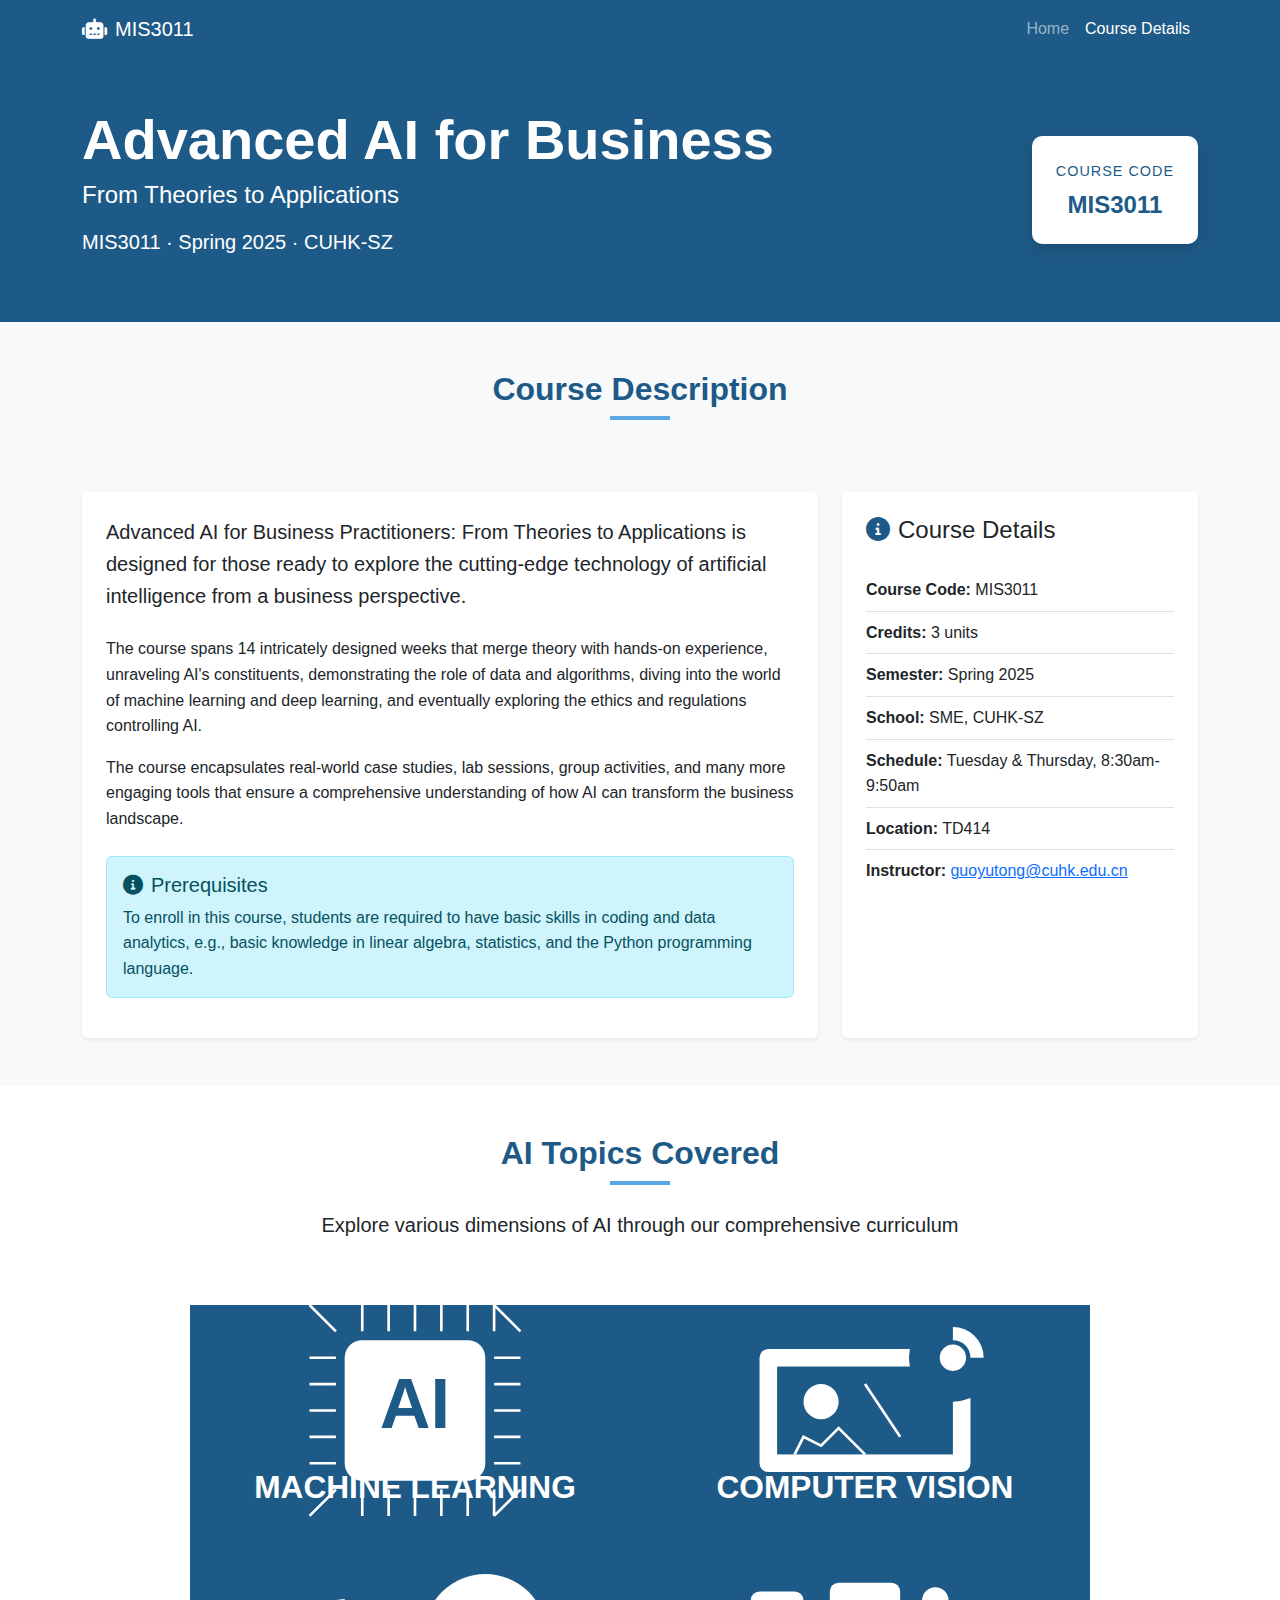
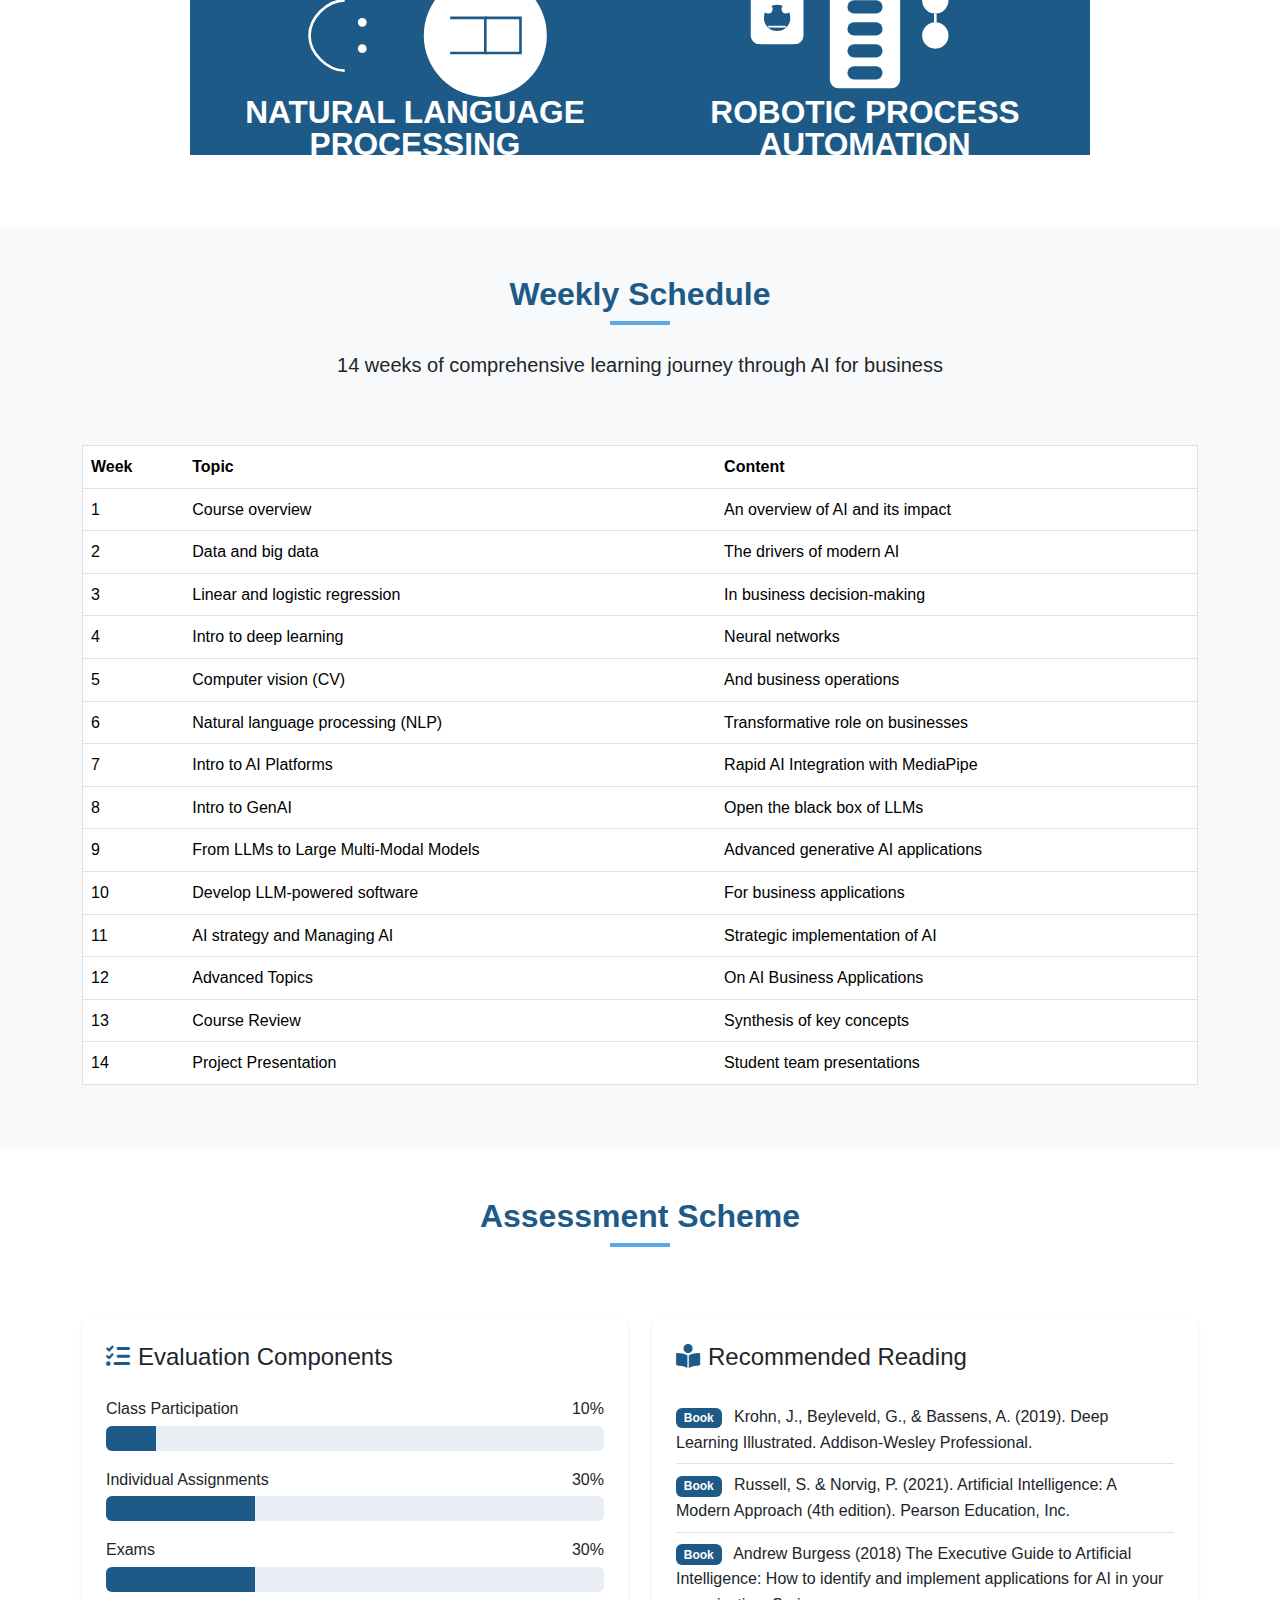
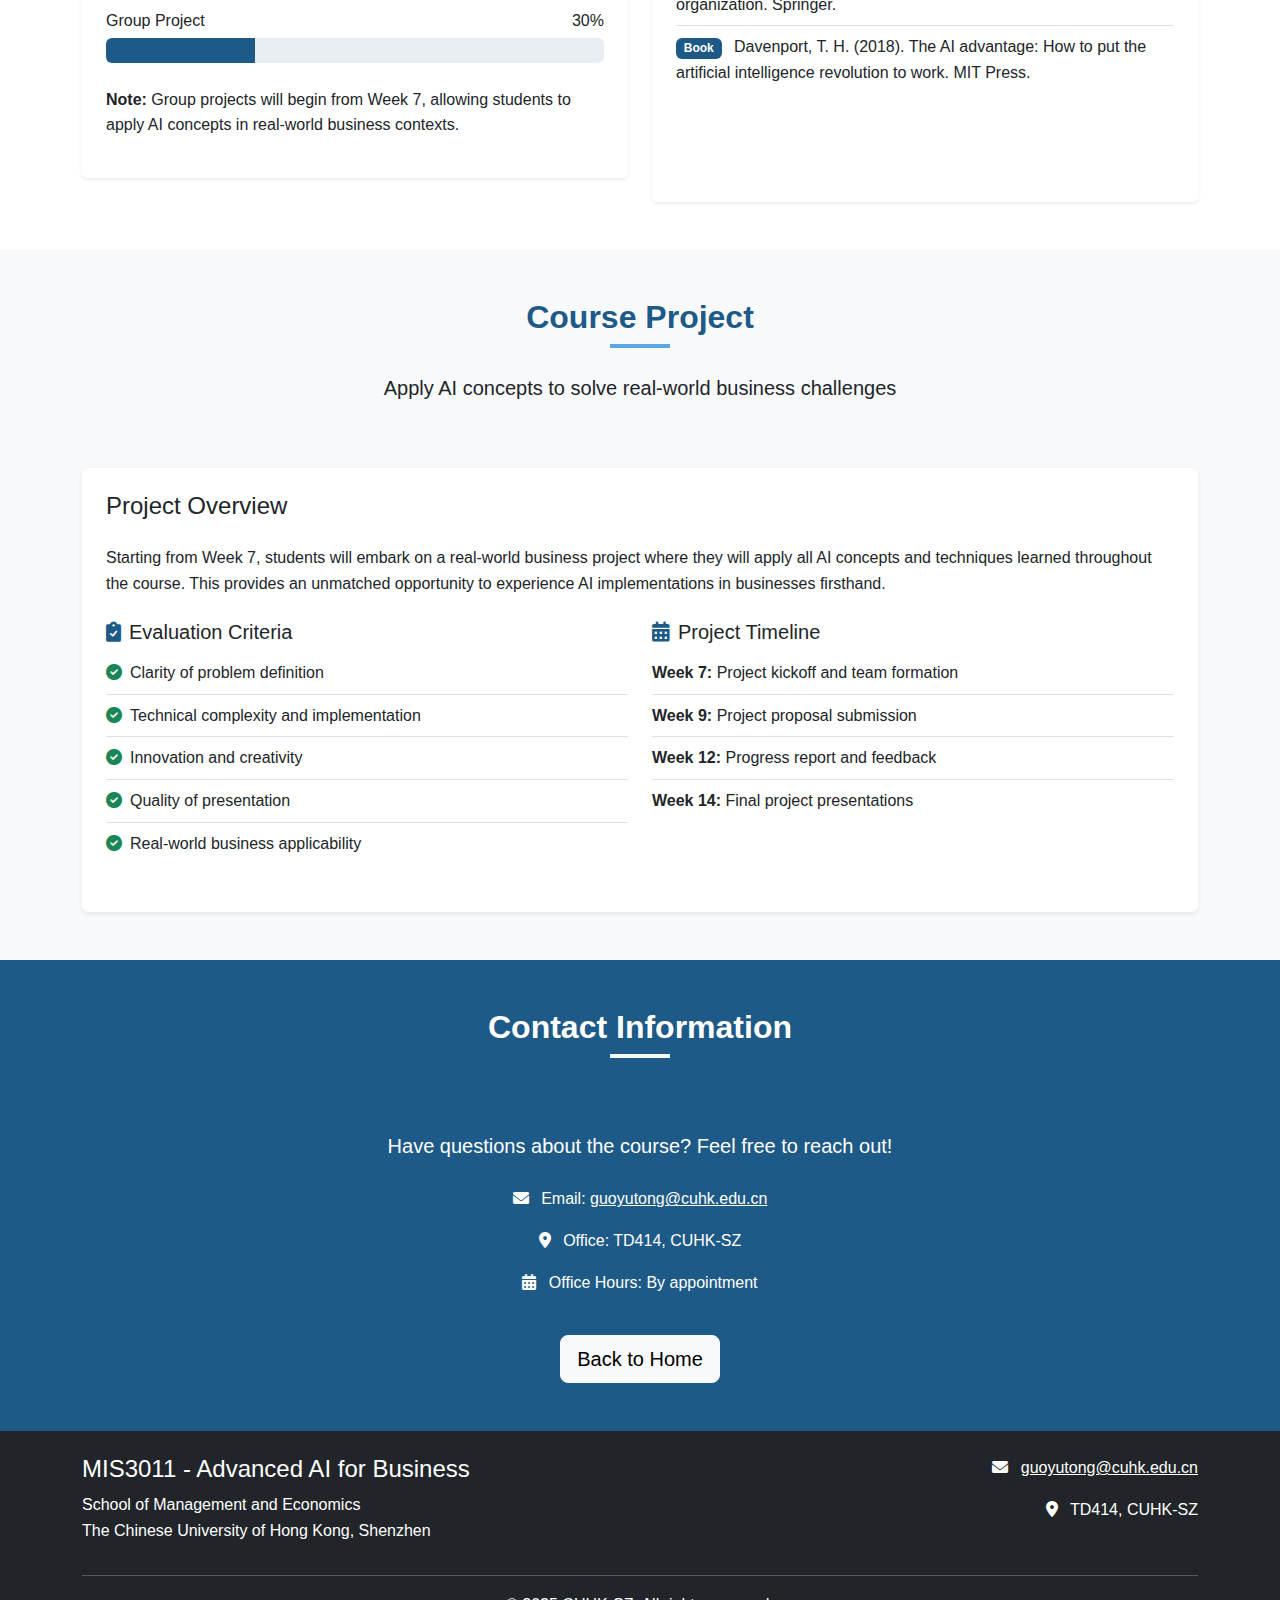
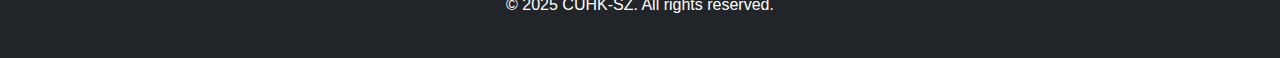
==== content.html @ 4e7ad967 "Create course website with landing and content pages." ====
<!DOCTYPE html>
<html lang="en">
<head>
    <meta charset="UTF-8">
    <meta name="viewport" content="width=device-width, initial-scale=1.0">
    <title>Course Details - MIS3011 Advanced AI for Business</title>
    <link href="https://cdn.jsdelivr.net/npm/bootstrap@5.3.0/dist/css/bootstrap.min.css" rel="stylesheet">
    <link rel="stylesheet" href="https://cdnjs.cloudflare.com/ajax/libs/font-awesome/6.0.0/css/all.min.css">
    <link rel="stylesheet" href="styles.css">
</head>
<body>
    <!-- Navigation Bar -->
    <nav class="navbar navbar-expand-lg navbar-dark bg-primary">
        <div class="container">
            <a class="navbar-brand" href="index.html">
                <i class="fas fa-robot me-2"></i>MIS3011
            </a>
            <button class="navbar-toggler" type="button" data-bs-toggle="collapse" data-bs-target="#navbarNav" aria-controls="navbarNav" aria-expanded="false" aria-label="Toggle navigation">
                <span class="navbar-toggler-icon"></span>
            </button>
            <div class="collapse navbar-collapse" id="navbarNav">
                <ul class="navbar-nav ms-auto">
                    <li class="nav-item">
                        <a class="nav-link" href="index.html">Home</a>
                    </li>
                    <li class="nav-item">
                        <a class="nav-link active" href="content.html">Course Details</a>
                    </li>
                </ul>
            </div>
        </div>
    </nav>

    <!-- Page Header -->
    <header class="page-header bg-primary text-white py-5">
        <div class="container">
            <div class="row align-items-center">
                <div class="col-lg-8">
                    <h1 class="display-4 fw-bold">Advanced AI for Business</h1>
                    <h2 class="h4 mb-3">From Theories to Applications</h2>
                    <p class="lead">MIS3011 · Spring 2025 · CUHK-SZ</p>
                </div>
                <div class="col-lg-4">
                    <div class="text-center text-lg-end">
                        <div class="course-code-badge">
                            <span>Course Code</span>
                            <h3>MIS3011</h3>
                        </div>
                    </div>
                </div>
            </div>
        </div>
    </header>

    <!-- Course Description -->
    <section class="py-5 bg-light">
        <div class="container">
            <div class="row">
                <div class="col-md-8 mx-auto text-center mb-5">
                    <h2 class="section-title">Course Description</h2>
                    <div class="divider mb-4"></div>
                </div>
            </div>
            <div class="row">
                <div class="col-lg-8 mb-4 mb-lg-0">
                    <div class="card border-0 shadow-sm h-100">
                        <div class="card-body p-4">
                            <p class="lead mb-4">
                                Advanced AI for Business Practitioners: From Theories to Applications is designed for those ready to explore the cutting-edge technology of artificial intelligence from a business perspective.
                            </p>
                            <p>
                                The course spans 14 intricately designed weeks that merge theory with hands-on experience, unraveling AI's constituents, demonstrating the role of data and algorithms, diving into the world of machine learning and deep learning, and eventually exploring the ethics and regulations controlling AI. 
                            </p>
                            <p>
                                The course encapsulates real-world case studies, lab sessions, group activities, and many more engaging tools that ensure a comprehensive understanding of how AI can transform the business landscape.
                            </p>
                            <div class="alert alert-info mt-4">
                                <h5><i class="fas fa-info-circle me-2"></i>Prerequisites</h5>
                                <p class="mb-0">
                                    To enroll in this course, students are required to have basic skills in coding and data analytics, e.g., basic knowledge in linear algebra, statistics, and the Python programming language.
                                </p>
                            </div>
                        </div>
                    </div>
                </div>
                <div class="col-lg-4">
                    <div class="card border-0 shadow-sm h-100">
                        <div class="card-body p-4">
                            <h3 class="h4 mb-4"><i class="fas fa-info-circle text-primary me-2"></i>Course Details</h3>
                            <ul class="list-group list-group-flush">
                                <li class="list-group-item bg-transparent px-0">
                                    <strong>Course Code:</strong> MIS3011
                                </li>
                                <li class="list-group-item bg-transparent px-0">
                                    <strong>Credits:</strong> 3 units
                                </li>
                                <li class="list-group-item bg-transparent px-0">
                                    <strong>Semester:</strong> Spring 2025
                                </li>
                                <li class="list-group-item bg-transparent px-0">
                                    <strong>School:</strong> SME, CUHK-SZ
                                </li>
                                <li class="list-group-item bg-transparent px-0">
                                    <strong>Schedule:</strong> Tuesday & Thursday, 8:30am-9:50am
                                </li>
                                <li class="list-group-item bg-transparent px-0">
                                    <strong>Location:</strong> TD414
                                </li>
                                <li class="list-group-item bg-transparent px-0">
                                    <strong>Instructor:</strong> <a href="mailto:guoyutong@cuhk.edu.cn">guoyutong@cuhk.edu.cn</a>
                                </li>
                            </ul>
                        </div>
                    </div>
                </div>
            </div>
        </div>
    </section>

    <!-- AI Topics Images -->
    <section class="py-5 bg-white">
        <div class="container">
            <div class="row">
                <div class="col-md-8 mx-auto text-center mb-5">
                    <h2 class="section-title">AI Topics Covered</h2>
                    <div class="divider mb-4"></div>
                    <p class="lead">Explore various dimensions of AI through our comprehensive curriculum</p>
                </div>
            </div>
            <div class="row">
                <div class="col-12 text-center">
                    <div class="ai-topics-grid mb-4">
                        <!-- AI concepts grid from pic2 -->
                        <svg class="img-fluid" viewBox="0 0 1024 512" xmlns="http://www.w3.org/2000/svg">
                            <!-- Machine Learning Quadrant -->
                            <rect x="0" y="0" width="512" height="256" fill="#1e5a87"/>
                            <text x="256" y="220" text-anchor="middle" font-size="36" fill="white" font-weight="bold">MACHINE LEARNING</text>
                            <g transform="translate(256, 120)">
                                <rect x="-80" y="-80" width="160" height="160" rx="20" fill="white"/>
                                <text x="0" y="20" text-anchor="middle" font-size="80" fill="#1e5a87" font-weight="bold">AI</text>
                                <path d="M-90,-90 L-120,-120 M-60,-90 L-60,-120 M-30,-90 L-30,-120 M0,-90 L0,-120 M30,-90 L30,-120 M60,-90 L60,-120 M90,-90 L90,-120 M120,-90 L90,-120" stroke="white" stroke-width="3"/>
                                <path d="M-90,90 L-120,120 M-60,90 L-60,120 M-30,90 L-30,120 M0,90 L0,120 M30,90 L30,120 M60,90 L60,120 M90,90 L90,120 M120,90 L90,120" stroke="white" stroke-width="3"/>
                                <path d="M-90,-60 L-120,-60 M-90,-30 L-120,-30 M-90,0 L-120,0 M-90,30 L-120,30 M-90,60 L-120,60" stroke="white" stroke-width="3"/>
                                <path d="M90,-60 L120,-60 M90,-30 L120,-30 M90,0 L120,0 M90,30 L120,30 M90,60 L120,60" stroke="white" stroke-width="3"/>
                                <path d="M130,150 L180,180 L230,150" stroke="white" stroke-width="3" fill="none"/>
                                <rect x="130" y="150" width="100" height="50" rx="5" fill="white"/>
                                <rect x="140" y="160" width="20" height="30" fill="#1e5a87"/>
                                <rect x="170" y="160" width="20" height="30" fill="#1e5a87"/>
                                <rect x="200" y="160" width="20" height="30" fill="#1e5a87"/>
                            </g>

                            <!-- Computer Vision Quadrant -->
                            <rect x="512" y="0" width="512" height="256" fill="#1e5a87"/>
                            <text x="768" y="220" text-anchor="middle" font-size="36" fill="white" font-weight="bold">COMPUTER VISION</text>
                            <g transform="translate(768, 120)">
                                <rect x="-120" y="-70" width="240" height="140" rx="10" fill="white"/>
                                <rect x="-100" y="-50" width="200" height="100" fill="#1e5a87"/>
                                <circle cx="-50" cy="-10" r="20" fill="white"/>
                                <path d="M0,-30 L40,30" stroke="white" stroke-width="3"/>
                                <path d="M-80,50 L-70,30 L-50,40 L-30,20 L0,50" stroke="white" stroke-width="3" fill="none"/>
                                <g transform="translate(100, -60)">
                                    <circle cx="0" cy="0" r="50" fill="#1e5a87"/>
                                    <path d="M0,-35 A35,35 0 0,1 35,0 L0,0 Z" fill="white"/>
                                    <circle cx="0" cy="0" r="20" fill="#1e5a87"/>
                                    <circle cx="0" cy="0" r="15" fill="white"/>
                                </g>
                            </g>

                            <!-- Natural Language Processing Quadrant -->
                            <rect x="0" y="256" width="512" height="256" fill="#1e5a87"/>
                            <text x="256" y="476" text-anchor="middle" font-size="36" fill="white" font-weight="bold">NATURAL LANGUAGE</text>
                            <text x="256" y="512" text-anchor="middle" font-size="36" fill="white" font-weight="bold">PROCESSING</text>
                            <g transform="translate(256, 376)">
                                <circle cx="-80" cy="0" r="70" fill="#1e5a87"/>
                                <path d="M-80,-40 C-100,-40 -120,-20 -120,0 C-120,20 -100,40 -80,40" stroke="white" stroke-width="3" fill="none"/>
                                <circle cx="-60" cy="-15" r="5" fill="white"/>
                                <circle cx="-60" cy="15" r="5" fill="white"/>
                                <circle cx="80" cy="0" r="70" fill="white"/>
                                <path d="M40,-20 L80,-20 L80,20 L40,20" stroke="#1e5a87" stroke-width="3" fill="none"/>
                                <path d="M80,-20 L120,-20 L120,20 L80,20" stroke="#1e5a87" stroke-width="3" fill="none"/>
                            </g>

                            <!-- Robotic Process Automation Quadrant -->
                            <rect x="512" y="256" width="512" height="256" fill="#1e5a87"/>
                            <text x="768" y="476" text-anchor="middle" font-size="36" fill="white" font-weight="bold">ROBOTIC PROCESS</text>
                            <text x="768" y="512" text-anchor="middle" font-size="36" fill="white" font-weight="bold">AUTOMATION</text>
                            <g transform="translate(768, 376)">
                                <rect x="-40" y="-60" width="80" height="120" rx="10" fill="white"/>
                                <rect x="-20" y="-40" width="40" height="15" rx="7.5" fill="#1e5a87"/>
                                <rect x="-20" y="-15" width="40" height="15" rx="7.5" fill="#1e5a87"/>
                                <rect x="-20" y="10" width="40" height="15" rx="7.5" fill="#1e5a87"/>
                                <rect x="-20" y="35" width="40" height="15" rx="7.5" fill="#1e5a87"/>
                                <g transform="translate(-100, -20)">
                                    <rect x="-30" y="-30" width="60" height="60" rx="10" fill="white"/>
                                    <circle cx="0" cy="0" r="15" fill="#1e5a87"/>
                                    <circle cx="-10" cy="-10" r="5" fill="white"/>
                                    <circle cx="10" cy="-10" r="5" fill="white"/>
                                    <path d="M-10,10 L10,10" stroke="white" stroke-width="2"/>
                                    <path d="M-20,30 L-20,40 C-20,50 -10,60 0,60 C10,60 20,50 20,40 L20,30" stroke="#1e5a87" stroke-width="3" fill="none"/>
                                </g>
                                <g transform="translate(80, 0)">
                                    <circle cx="0" cy="-40" r="15" fill="white"/>
                                    <circle cx="0" cy="0" r="15" fill="white"/>
                                    <path d="M0,-25 L0,-15" stroke="white" stroke-width="3"/>
                                </g>
                            </g>
                        </svg>
                    </div>
                </div>
            </div>
        </div>
    </section>

    <!-- Weekly Schedule -->
    <section class="py-5 bg-light">
        <div class="container">
            <div class="row">
                <div class="col-md-8 mx-auto text-center mb-5">
                    <h2 class="section-title">Weekly Schedule</h2>
                    <div class="divider mb-4"></div>
                    <p class="lead">14 weeks of comprehensive learning journey through AI for business</p>
                </div>
            </div>
            <div class="table-responsive">
                <table class="table table-hover border bg-white">
                    <thead class="bg-primary text-white">
                        <tr>
                            <th scope="col">Week</th>
                            <th scope="col">Topic</th>
                            <th scope="col">Content</th>
                        </tr>
                    </thead>
                    <tbody>
                        <tr>
                            <td>1</td>
                            <td>Course overview</td>
                            <td>An overview of AI and its impact</td>
                        </tr>
                        <tr>
                            <td>2</td>
                            <td>Data and big data</td>
                            <td>The drivers of modern AI</td>
                        </tr>
                        <tr>
                            <td>3</td>
                            <td>Linear and logistic regression</td>
                            <td>In business decision-making</td>
                        </tr>
                        <tr>
                            <td>4</td>
                            <td>Intro to deep learning</td>
                            <td>Neural networks</td>
                        </tr>
                        <tr>
                            <td>5</td>
                            <td>Computer vision (CV)</td>
                            <td>And business operations</td>
                        </tr>
                        <tr>
                            <td>6</td>
                            <td>Natural language processing (NLP)</td>
                            <td>Transformative role on businesses</td>
                        </tr>
                        <tr>
                            <td>7</td>
                            <td>Intro to AI Platforms</td>
                            <td>Rapid AI Integration with MediaPipe</td>
                        </tr>
                        <tr>
                            <td>8</td>
                            <td>Intro to GenAI</td>
                            <td>Open the black box of LLMs</td>
                        </tr>
                        <tr>
                            <td>9</td>
                            <td>From LLMs to Large Multi-Modal Models</td>
                            <td>Advanced generative AI applications</td>
                        </tr>
                        <tr>
                            <td>10</td>
                            <td>Develop LLM-powered software</td>
                            <td>For business applications</td>
                        </tr>
                        <tr>
                            <td>11</td>
                            <td>AI strategy and Managing AI</td>
                            <td>Strategic implementation of AI</td>
                        </tr>
                        <tr>
                            <td>12</td>
                            <td>Advanced Topics</td>
                            <td>On AI Business Applications</td>
                        </tr>
                        <tr>
                            <td>13</td>
                            <td>Course Review</td>
                            <td>Synthesis of key concepts</td>
                        </tr>
                        <tr>
                            <td>14</td>
                            <td>Project Presentation</td>
                            <td>Student team presentations</td>
                        </tr>
                    </tbody>
                </table>
            </div>
        </div>
    </section>

    <!-- Assessment Scheme -->
    <section class="py-5 bg-white">
        <div class="container">
            <div class="row">
                <div class="col-md-8 mx-auto text-center mb-5">
                    <h2 class="section-title">Assessment Scheme</h2>
                    <div class="divider mb-4"></div>
                </div>
            </div>
            <div class="row">
                <div class="col-lg-6 mb-4">
                    <div class="card border-0 shadow-sm h-100">
                        <div class="card-body p-4">
                            <h3 class="h4 mb-4"><i class="fas fa-tasks text-primary me-2"></i>Evaluation Components</h3>
                            <div class="assessment-chart mb-4">
                                <div class="progress-item mb-3">
                                    <div class="d-flex justify-content-between mb-1">
                                        <span>Class Participation</span>
                                        <span>10%</span>
                                    </div>
                                    <div class="progress">
                                        <div class="progress-bar" role="progressbar" style="width: 10%;" aria-valuenow="10" aria-valuemin="0" aria-valuemax="100"></div>
                                    </div>
                                </div>
                                <div class="progress-item mb-3">
                                    <div class="d-flex justify-content-between mb-1">
                                        <span>Individual Assignments</span>
                                        <span>30%</span>
                                    </div>
                                    <div class="progress">
                                        <div class="progress-bar" role="progressbar" style="width: 30%;" aria-valuenow="30" aria-valuemin="0" aria-valuemax="100"></div>
                                    </div>
                                </div>
                                <div class="progress-item mb-3">
                                    <div class="d-flex justify-content-between mb-1">
                                        <span>Exams</span>
                                        <span>30%</span>
                                    </div>
                                    <div class="progress">
                                        <div class="progress-bar" role="progressbar" style="width: 30%;" aria-valuenow="30" aria-valuemin="0" aria-valuemax="100"></div>
                                    </div>
                                </div>
                                <div class="progress-item">
                                    <div class="d-flex justify-content-between mb-1">
                                        <span>Group Project</span>
                                        <span>30%</span>
                                    </div>
                                    <div class="progress">
                                        <div class="progress-bar" role="progressbar" style="width: 30%;" aria-valuenow="30" aria-valuemin="0" aria-valuemax="100"></div>
                                    </div>
                                </div>
                            </div>
                            <p><strong>Note:</strong> Group projects will begin from Week 7, allowing students to apply AI concepts in real-world business contexts.</p>
                        </div>
                    </div>
                </div>
                <div class="col-lg-6">
                    <div class="card border-0 shadow-sm h-100">
                        <div class="card-body p-4">
                            <h3 class="h4 mb-4"><i class="fas fa-book-reader text-primary me-2"></i>Recommended Reading</h3>
                            <ul class="list-group list-group-flush">
                                <li class="list-group-item bg-transparent px-0">
                                    <span class="badge bg-primary me-2">Book</span>
                                    Krohn, J., Beyleveld, G., & Bassens, A. (2019). Deep Learning Illustrated. Addison-Wesley Professional.
                                </li>
                                <li class="list-group-item bg-transparent px-0">
                                    <span class="badge bg-primary me-2">Book</span>
                                    Russell, S. & Norvig, P. (2021). Artificial Intelligence: A Modern Approach (4th edition). Pearson Education, Inc.
                                </li>
                                <li class="list-group-item bg-transparent px-0">
                                    <span class="badge bg-primary me-2">Book</span>
                                    Andrew Burgess (2018) The Executive Guide to Artificial Intelligence: How to identify and implement applications for AI in your organization. Springer.
                                </li>
                                <li class="list-group-item bg-transparent px-0">
                                    <span class="badge bg-primary me-2">Book</span>
                                    Davenport, T. H. (2018). The AI advantage: How to put the artificial intelligence revolution to work. MIT Press.
                                </li>
                            </ul>
                        </div>
                    </div>
                </div>
            </div>
        </div>
    </section>

    <!-- Course Project -->
    <section class="py-5 bg-light">
        <div class="container">
            <div class="row">
                <div class="col-md-8 mx-auto text-center mb-5">
                    <h2 class="section-title">Course Project</h2>
                    <div class="divider mb-4"></div>
                    <p class="lead">Apply AI concepts to solve real-world business challenges</p>
                </div>
            </div>
            <div class="row">
                <div class="col-lg-12">
                    <div class="card border-0 shadow-sm">
                        <div class="card-body p-4">
                            <h3 class="h4 mb-4">Project Overview</h3>
                            <p>Starting from Week 7, students will embark on a real-world business project where they will apply all AI concepts and techniques learned throughout the course. This provides an unmatched opportunity to experience AI implementations in businesses firsthand.</p>
                            
                            <div class="row mt-4">
                                <div class="col-md-6">
                                    <h4 class="h5"><i class="fas fa-clipboard-check text-primary me-2"></i>Evaluation Criteria</h4>
                                    <ul class="list-group list-group-flush mb-4">
                                        <li class="list-group-item bg-transparent px-0">
                                            <i class="fas fa-check-circle text-success me-2"></i>Clarity of problem definition
                                        </li>
                                        <li class="list-group-item bg-transparent px-0">
                                            <i class="fas fa-check-circle text-success me-2"></i>Technical complexity and implementation
                                        </li>
                                        <li class="list-group-item bg-transparent px-0">
                                            <i class="fas fa-check-circle text-success me-2"></i>Innovation and creativity
                                        </li>
                                        <li class="list-group-item bg-transparent px-0">
                                            <i class="fas fa-check-circle text-success me-2"></i>Quality of presentation
                                        </li>
                                        <li class="list-group-item bg-transparent px-0">
                                            <i class="fas fa-check-circle text-success me-2"></i>Real-world business applicability
                                        </li>
                                    </ul>
                                </div>
                                <div class="col-md-6">
                                    <h4 class="h5"><i class="fas fa-calendar-alt text-primary me-2"></i>Project Timeline</h4>
                                    <ul class="list-group list-group-flush">
                                        <li class="list-group-item bg-transparent px-0">
                                            <strong>Week 7:</strong> Project kickoff and team formation
                                        </li>
                                        <li class="list-group-item bg-transparent px-0">
                                            <strong>Week 9:</strong> Project proposal submission
                                        </li>
                                        <li class="list-group-item bg-transparent px-0">
                                            <strong>Week 12:</strong> Progress report and feedback
                                        </li>
                                        <li class="list-group-item bg-transparent px-0">
                                            <strong>Week 14:</strong> Final project presentations
                                        </li>
                                    </ul>
                                </div>
                            </div>
                        </div>
                    </div>
                </div>
            </div>
        </div>
    </section>

    <!-- Contact Information -->
    <section class="py-5 bg-primary text-white">
        <div class="container">
            <div class="row">
                <div class="col-md-8 mx-auto text-center mb-5">
                    <h2 class="section-title text-white">Contact Information</h2>
                    <div class="divider divider-light mb-4"></div>
                </div>
            </div>
            <div class="row justify-content-center">
                <div class="col-md-8 text-center">
                    <p class="lead mb-4">Have questions about the course? Feel free to reach out!</p>
                    <div class="contact-info">
                        <p><i class="fas fa-envelope me-2"></i> Email: <a href="mailto:guoyutong@cuhk.edu.cn" class="text-white">guoyutong@cuhk.edu.cn</a></p>
                        <p><i class="fas fa-map-marker-alt me-2"></i> Office: TD414, CUHK-SZ</p>
                        <p><i class="fas fa-calendar-alt me-2"></i> Office Hours: By appointment</p>
                    </div>
                    <a href="index.html" class="btn btn-light btn-lg mt-4">Back to Home</a>
                </div>
            </div>
        </div>
    </section>

    <!-- Footer -->
    <footer class="bg-dark text-white py-4">
        <div class="container">
            <div class="row">
                <div class="col-md-6">
                    <h4>MIS3011 - Advanced AI for Business</h4>
                    <p>School of Management and Economics<br>The Chinese University of Hong Kong, Shenzhen</p>
                </div>
                <div class="col-md-6 text-md-end">
                    <p><i class="fas fa-envelope me-2"></i> <a href="mailto:guoyutong@cuhk.edu.cn" class="text-white">guoyutong@cuhk.edu.cn</a></p>
                    <p><i class="fas fa-map-marker-alt me-2"></i> TD414, CUHK-SZ</p>
                </div>
            </div>
            <hr>
            <div class="text-center">
                <p>&copy; 2025 CUHK-SZ. All rights reserved.</p>
            </div>
        </div>
    </footer>

    <script src="https://cdn.jsdelivr.net/npm/bootstrap@5.3.0/dist/js/bootstrap.bundle.min.js"></script>
    <script src="script.js"></script>
</body>
</html>
---- styles.css ----
/* Global Styles */
:root {
    --primary-color: #1e5a87;
    --secondary-color: #0d2b45;
    --accent-color: #5aa9e6;
    --light-color: #f8f9fa;
    --dark-color: #212529;
}

body {
    font-family: 'Segoe UI', Tahoma, Geneva, Verdana, sans-serif;
    color: var(--dark-color);
    line-height: 1.6;
}

/* Override Bootstrap primary color */
.bg-primary {
    background-color: var(--primary-color) !important;
}

.text-primary {
    color: var(--primary-color) !important;
}

.btn-primary {
    background-color: var(--primary-color);
    border-color: var(--primary-color);
}

.btn-primary:hover, .btn-primary:focus {
    background-color: var(--secondary-color);
    border-color: var(--secondary-color);
}

.progress-bar {
    background-color: var(--primary-color);
}

/* Section Title */
.section-title {
    position: relative;
    font-weight: 700;
    color: var(--primary-color);
}

.divider {
    height: 4px;
    width: 60px;
    background-color: var(--accent-color);
    margin: 0 auto;
}

.divider-light {
    background-color: var(--light-color);
}

/* Hero Section with Video */
.hero-section {
    position: relative;
    height: 80vh;
    min-height: 500px;
    color: white;
    overflow: hidden;
}

.hero-section .overlay {
    position: absolute;
    top: 0;
    left: 0;
    width: 100%;
    height: 100%;
    background-color: rgba(0, 0, 0, 0.6);
    z-index: 1;
}

#bg-video {
    position: absolute;
    top: 0;
    left: 0;
    min-width: 100%;
    min-height: 100%;
    width: auto;
    height: auto;
    z-index: 0;
    object-fit: cover;
}

.hero-content {
    position: relative;
    z-index: 2;
    padding-top: 12rem;
}

/* Icon Box */
.icon-box {
    width: 70px;
    height: 70px;
    border-radius: 50%;
    background-color: rgba(30, 90, 135, 0.1);
    display: flex;
    justify-content: center;
    align-items: center;
    margin: 0 auto;
}

.icon-box i {
    font-size: 32px;
}

/* Page Header */
.page-header {
    position: relative;
    padding: 6rem 0;
    background-color: var(--primary-color);
}

/* Course Code Badge */
.course-code-badge {
    display: inline-block;
    background-color: white;
    color: var(--primary-color);
    border-radius: 10px;
    padding: 1.5rem;
    text-align: center;
    min-width: 150px;
    box-shadow: 0 5px 15px rgba(0, 0, 0, 0.15);
}

.course-code-badge span {
    display: block;
    font-size: 0.9rem;
    margin-bottom: 0.5rem;
    text-transform: uppercase;
    letter-spacing: 1px;
}

.course-code-badge h3 {
    font-weight: 700;
    margin: 0;
    font-size: 1.5rem;
}

/* AI Topics Grid */
.ai-topics-grid {
    max-width: 900px;
    margin: 0 auto;
}

/* Assessment Chart */
.assessment-chart .progress {
    height: 25px;
    background-color: rgba(30, 90, 135, 0.1);
    margin-bottom: 1rem;
}

.assessment-chart .progress-bar {
    background-color: var(--primary-color);
}

/* Responsive Adjustments */
@media (max-width: 992px) {
    .hero-content {
        padding-top: 8rem;
    }
    
    .hero-section {
        height: 70vh;
    }
}

@media (max-width: 768px) {
    .hero-content h1 {
        font-size: 2.5rem;
    }
    
    .hero-section {
        height: 60vh;
    }
    
    .course-code-badge {
        margin-top: 2rem;
    }
}

@media (max-width: 576px) {
    .hero-content h1 {
        font-size: 2rem;
    }
    
    .hero-section {
        height: 50vh;
    }
}
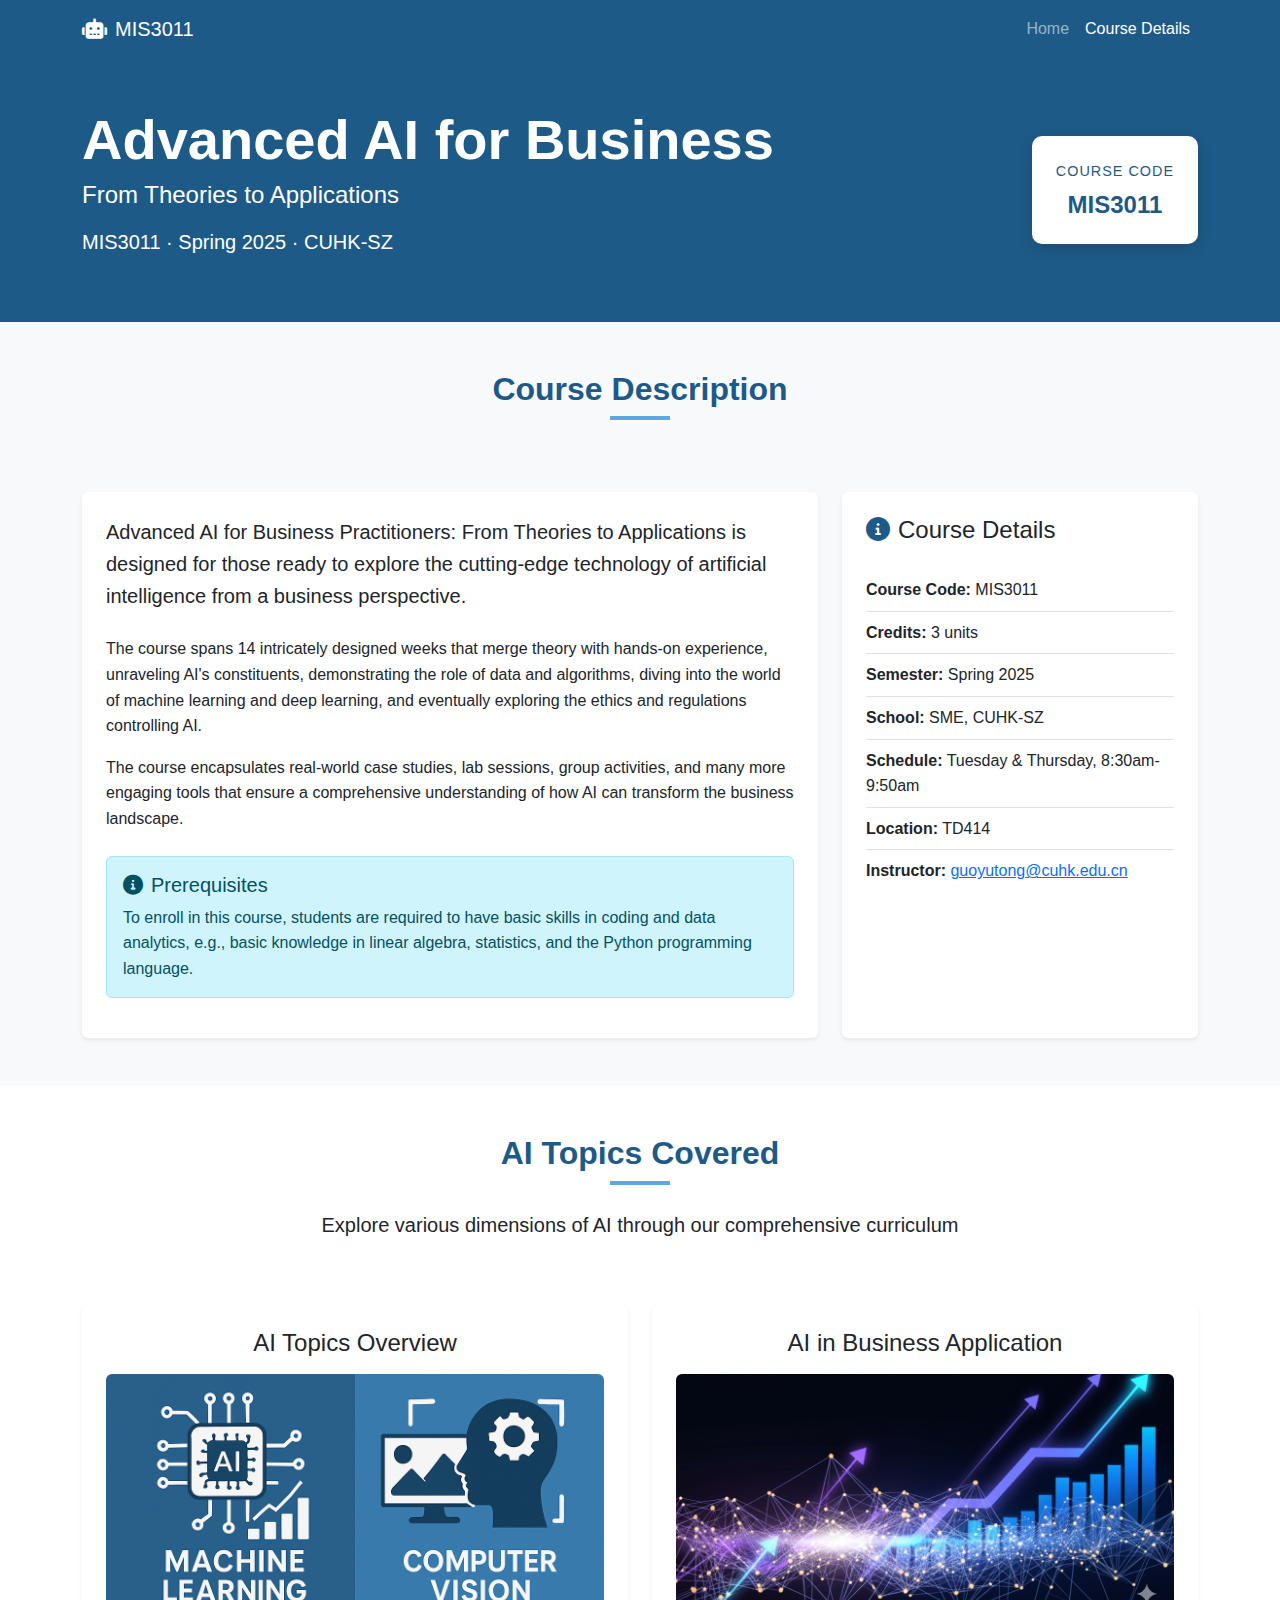
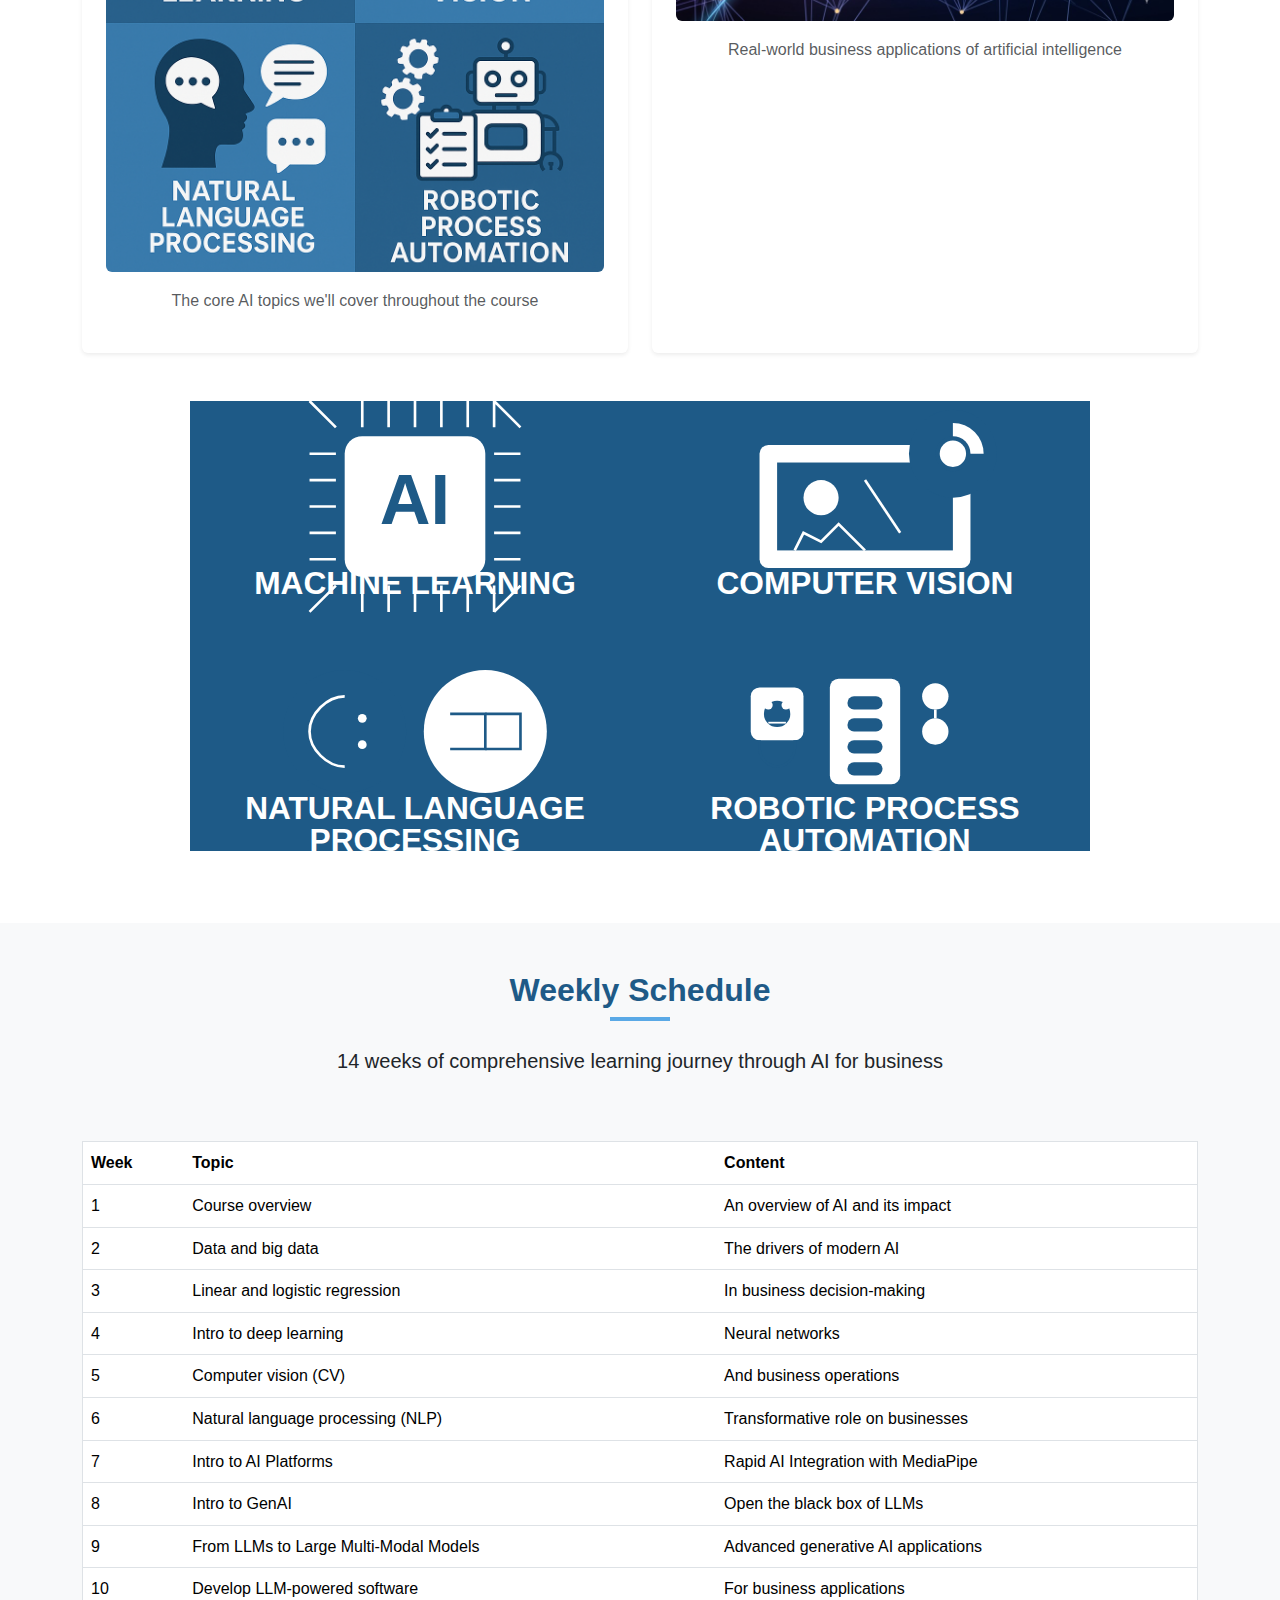
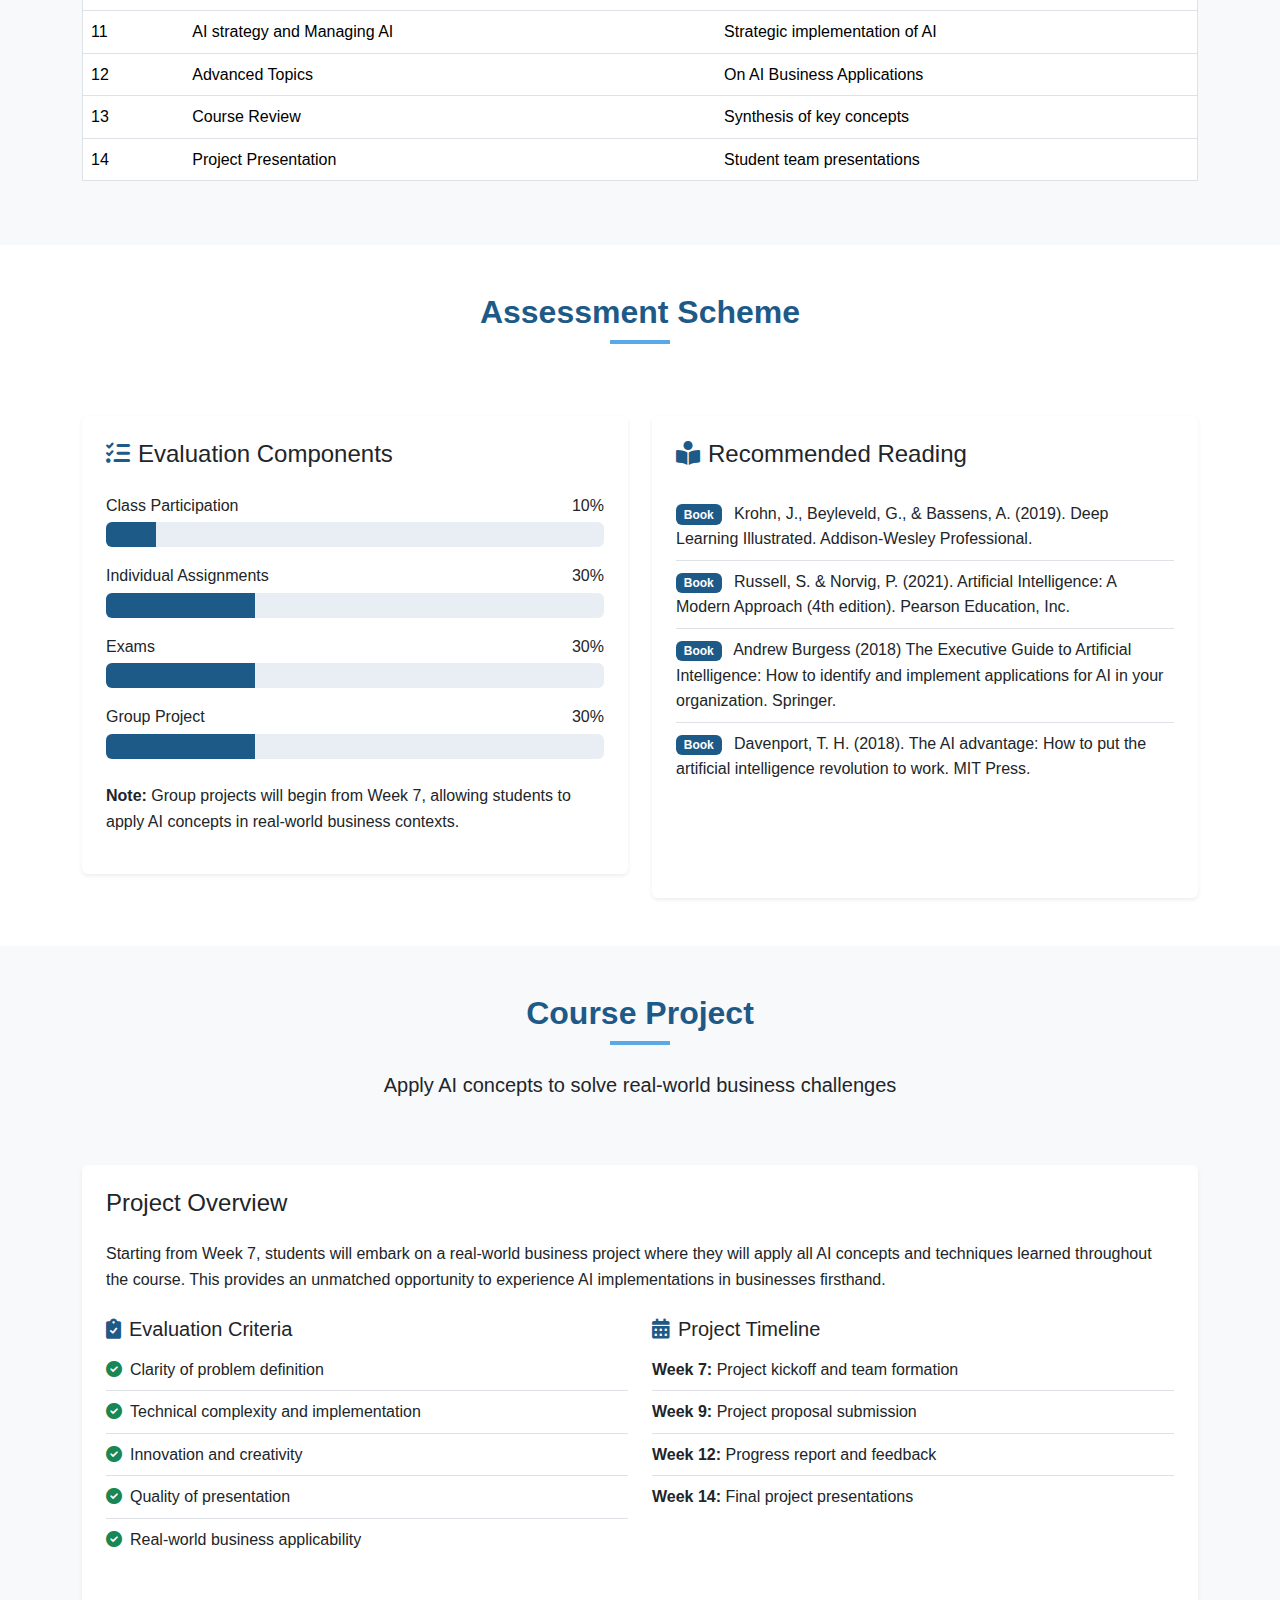
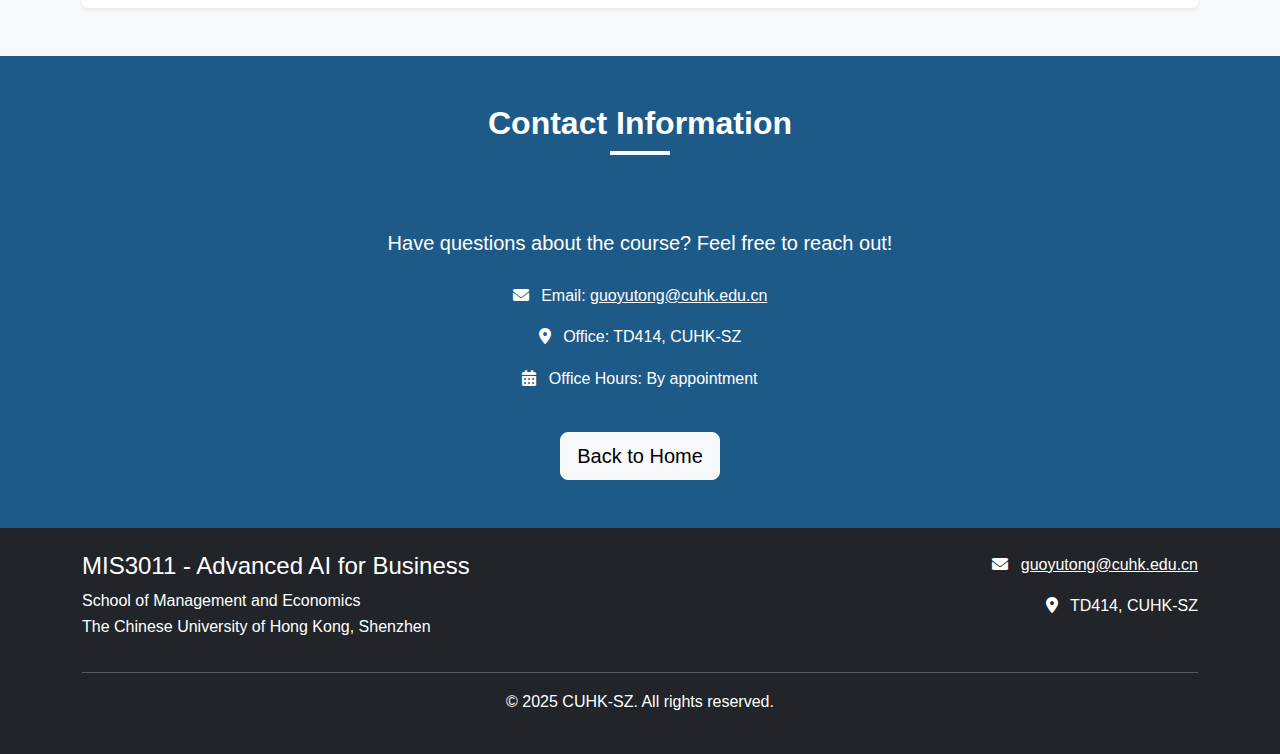
==== commit 2546fa56: "Improve image display on course content page by adjusting image layout." ====
--- a/content.html
+++ b/content.html
@@ -127,10 +127,31 @@
                     <p class="lead">Explore various dimensions of AI through our comprehensive curriculum</p>
                 </div>
             </div>
+            <div class="row mb-5">
+                <div class="col-md-6 mb-4 mb-md-0">
+                    <div class="card border-0 shadow-sm h-100">
+                        <div class="card-body text-center p-4">
+                            <h3 class="h4 mb-3">AI Topics Overview</h3>
+                            <img src="pic2.png" alt="AI Topics Diagram" class="img-fluid rounded mb-3">
+                            <p class="text-muted">The core AI topics we'll cover throughout the course</p>
+                        </div>
+                    </div>
+                </div>
+                <div class="col-md-6">
+                    <div class="card border-0 shadow-sm h-100">
+                        <div class="card-body text-center p-4">
+                            <h3 class="h4 mb-3">AI in Business Application</h3>
+                            <img src="pic1.jpeg" alt="AI Business Applications" class="img-fluid rounded mb-3">
+                            <p class="text-muted">Real-world business applications of artificial intelligence</p>
+                        </div>
+                    </div>
+                </div>
+            </div>
+            
             <div class="row">
                 <div class="col-12 text-center">
                     <div class="ai-topics-grid mb-4">
-                        <!-- AI concepts grid from pic2 -->
+                        <!-- Original SVG diagram (still keeping as fallback) -->
                         <svg class="img-fluid" viewBox="0 0 1024 512" xmlns="http://www.w3.org/2000/svg">
                             <!-- Machine Learning Quadrant -->
                             <rect x="0" y="0" width="512" height="256" fill="#1e5a87"/>
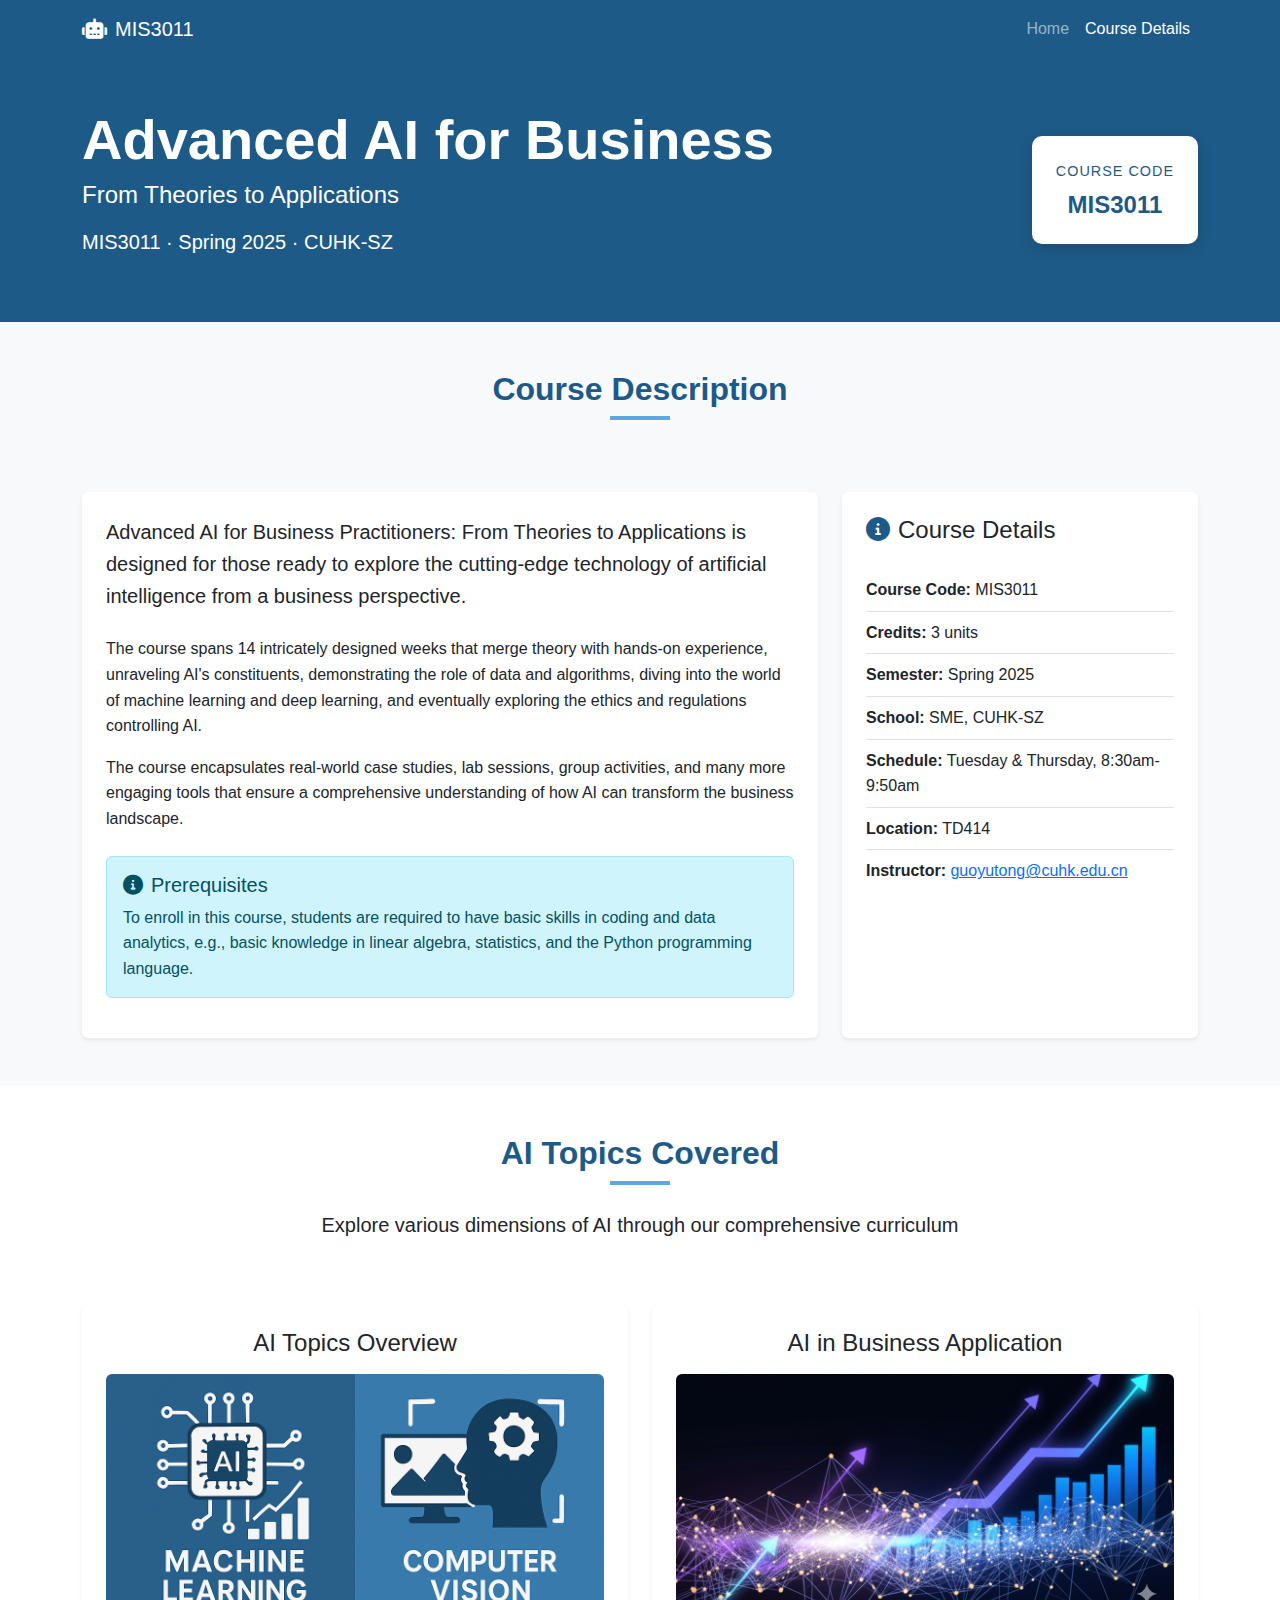
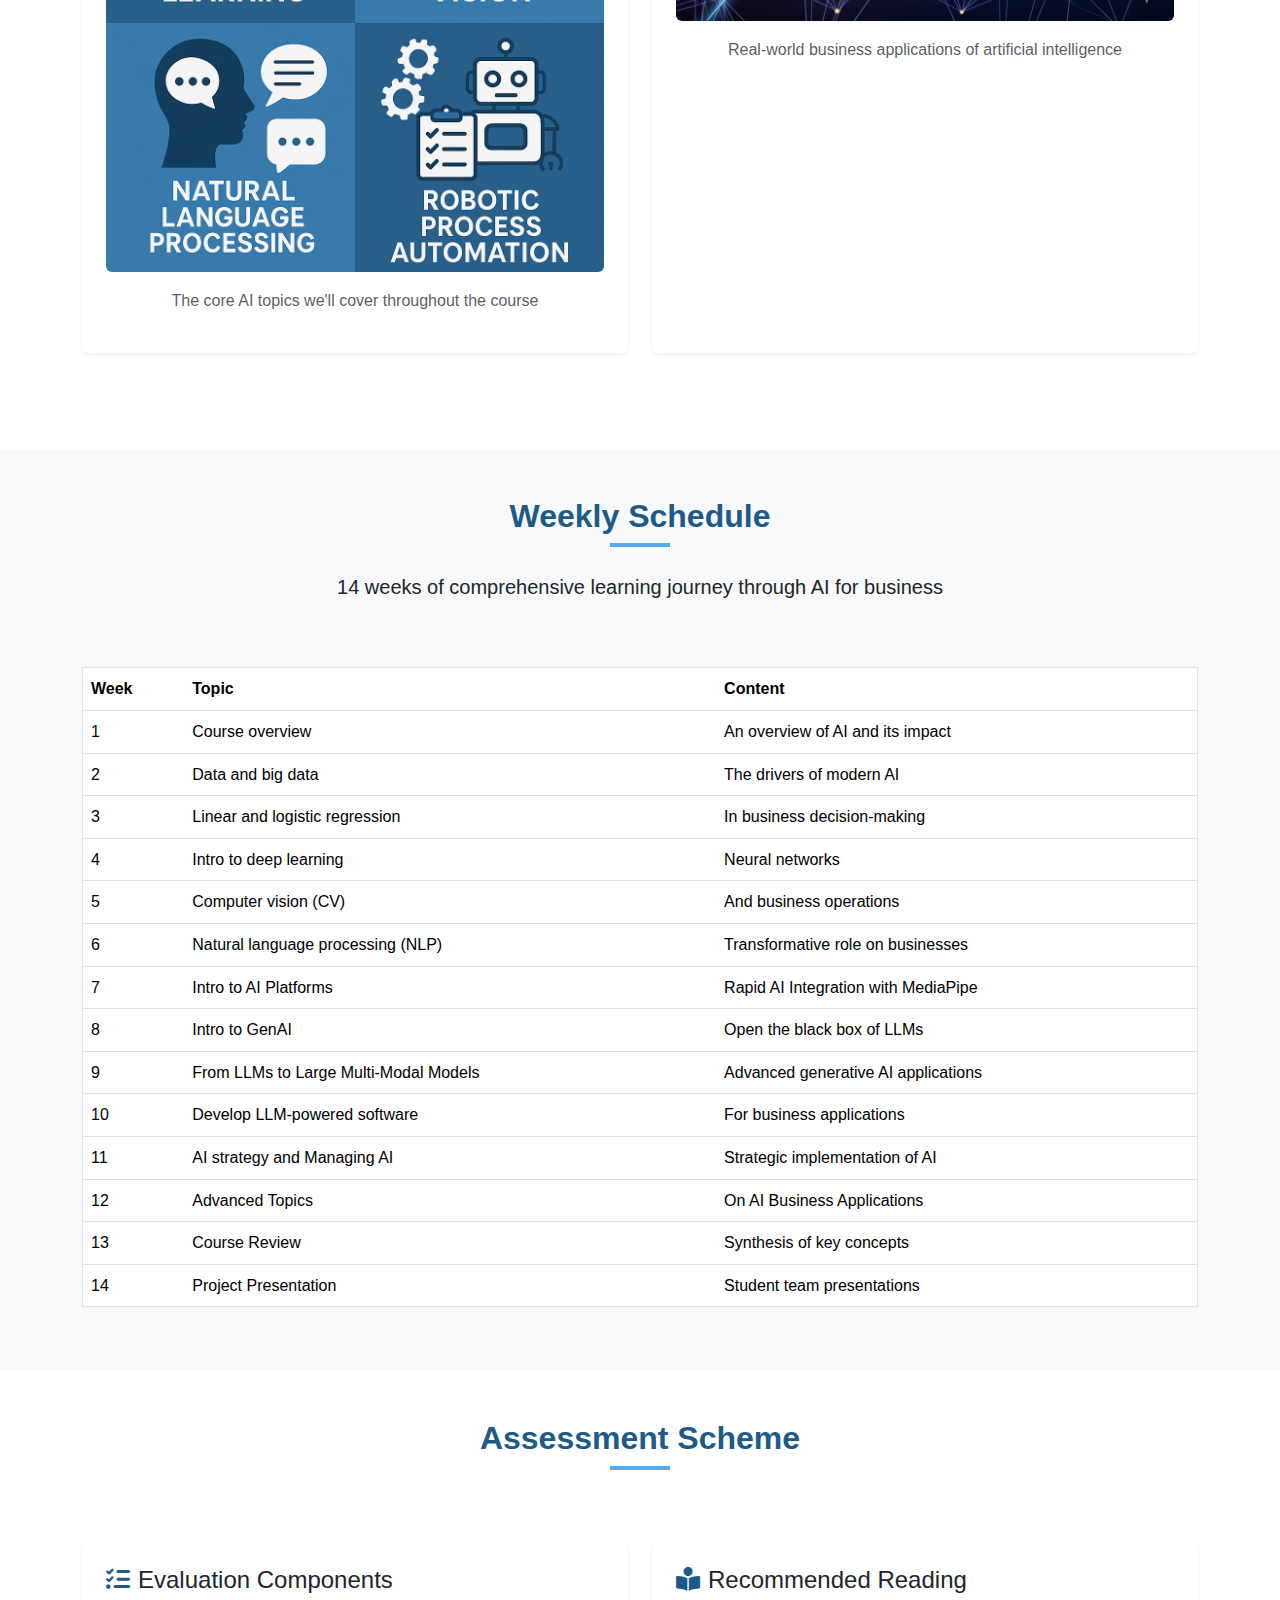
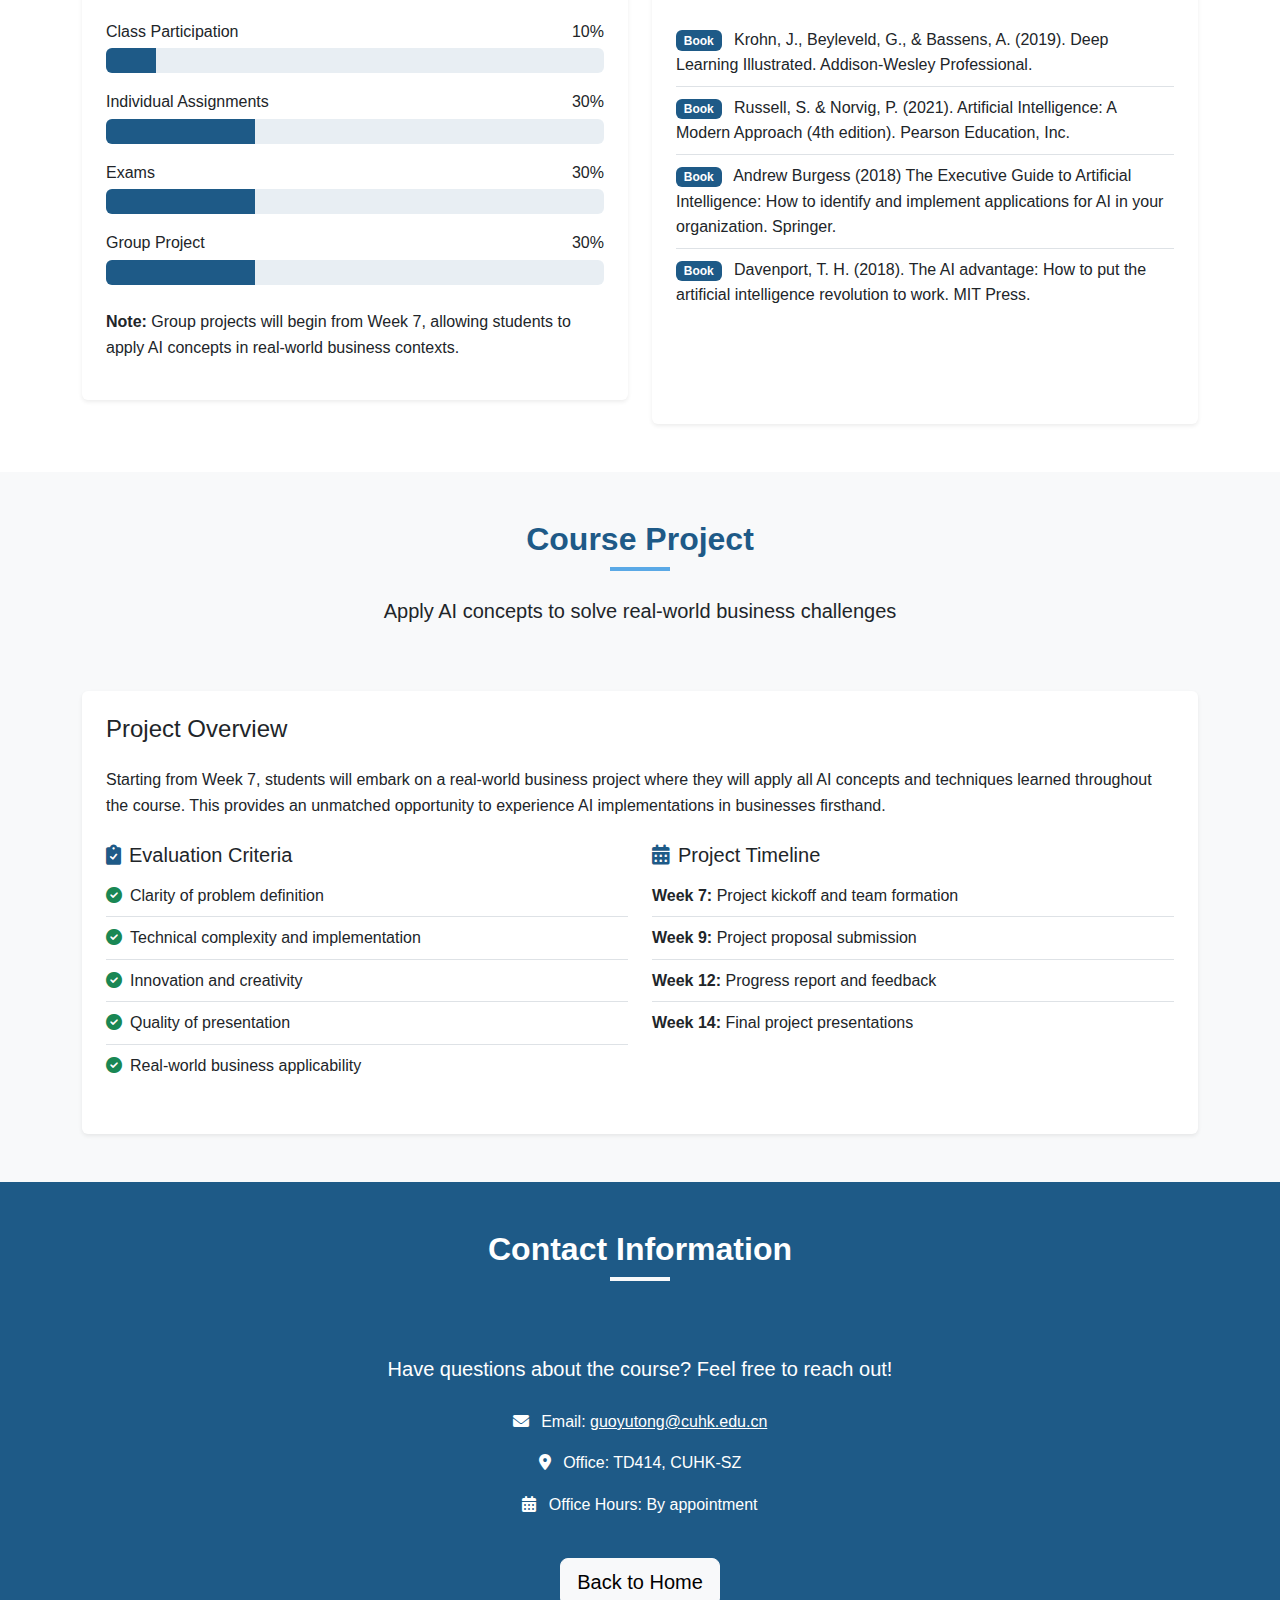
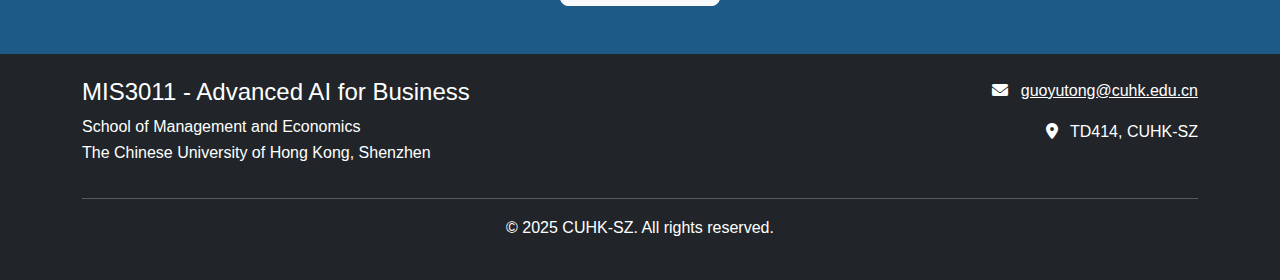
==== commit 87d2eed9: "Remove image above weekly schedule" ====
--- a/content.html
+++ b/content.html
@@ -148,11 +148,11 @@
                 </div>
             </div>
             
-            <div class="row">
+            <div class="row d-none">
                 <div class="col-12 text-center">
                     <div class="ai-topics-grid mb-4">
                         <!-- Original SVG diagram (still keeping as fallback) -->
-                        <svg class="img-fluid" viewBox="0 0 1024 512" xmlns="http://www.w3.org/2000/svg">
+                        <svg class="img-fluid d-none" viewBox="0 0 1024 512" xmlns="http://www.w3.org/2000/svg">
                             <!-- Machine Learning Quadrant -->
                             <rect x="0" y="0" width="512" height="256" fill="#1e5a87"/>
                             <text x="256" y="220" text-anchor="middle" font-size="36" fill="white" font-weight="bold">MACHINE LEARNING</text>
